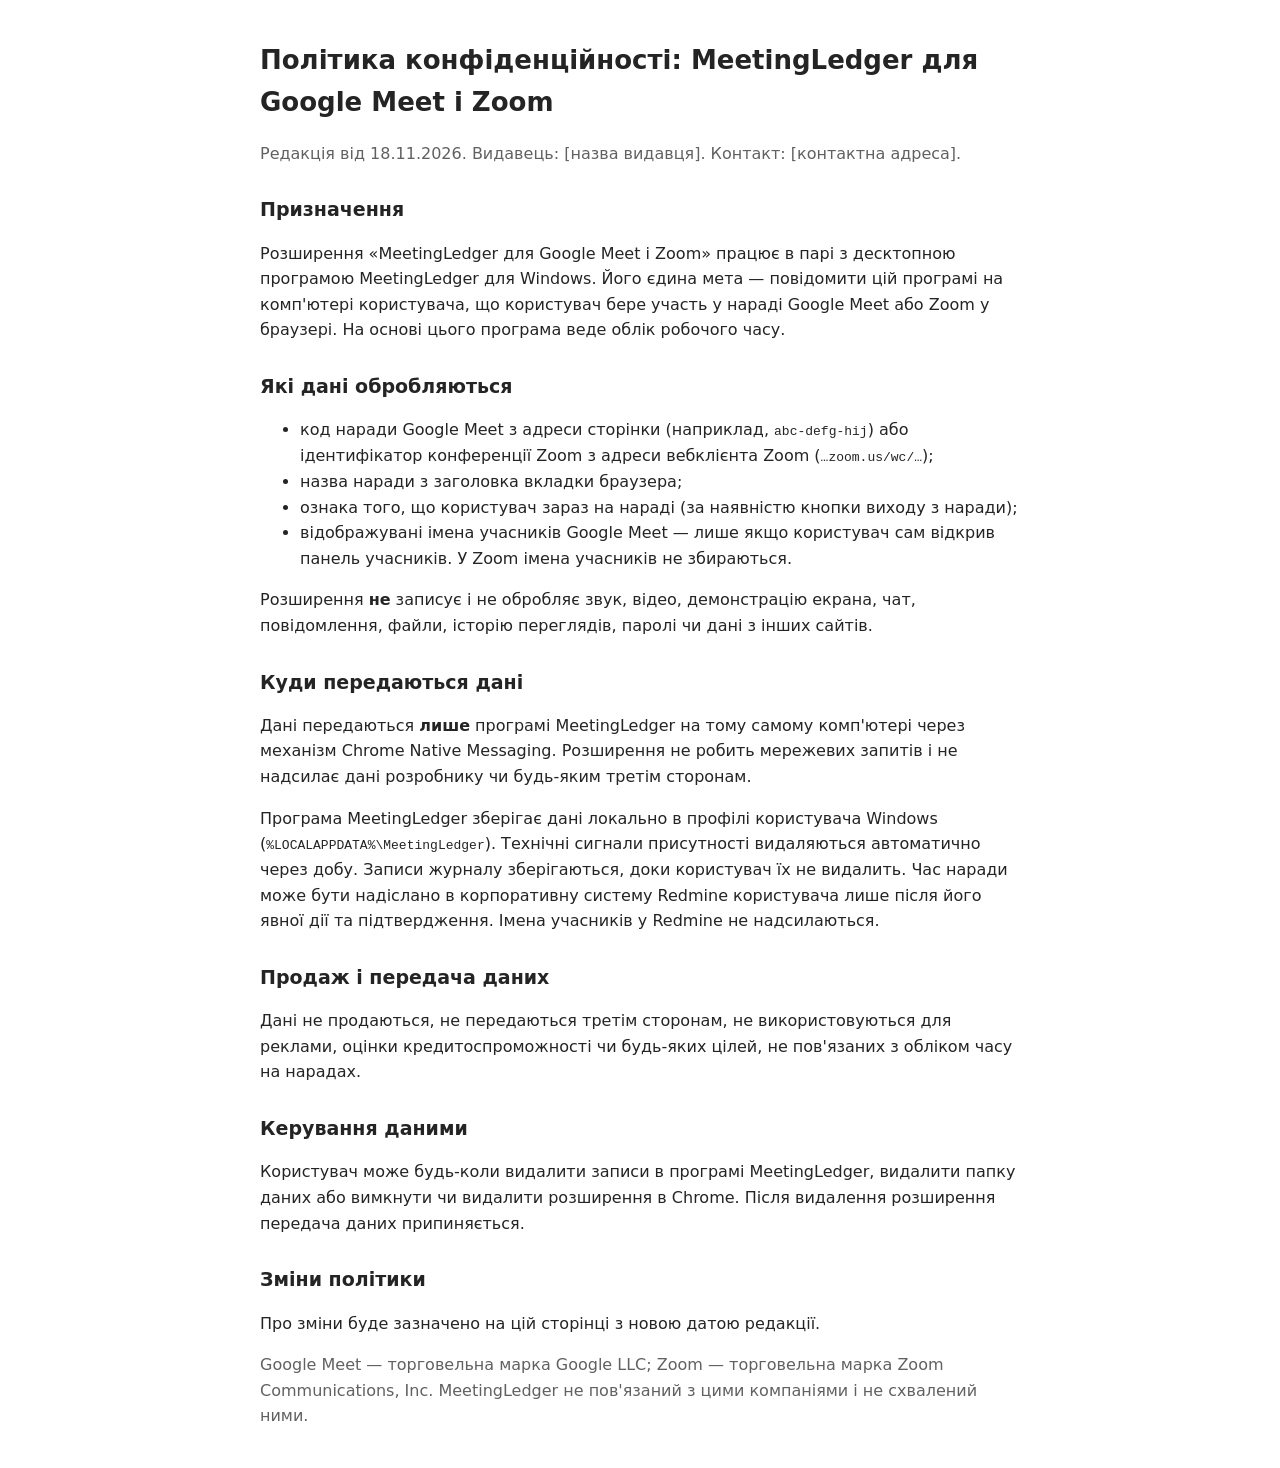
==== MeetingLedger/privacy-policy.html @ 00584d21 "Add files via upload" ====
<!doctype html>
<html lang="uk">
<head>
<meta charset="utf-8">
<meta name="viewport" content="width=device-width, initial-scale=1">
<title>Політика конфіденційності — MeetingLedger для Google Meet і Zoom</title>
<style>
  body { font-family: "Segoe UI", system-ui, sans-serif; max-width: 760px; margin: 40px auto; padding: 0 16px; color: #242424; line-height: 1.6; background: #fff; }
  h1 { font-size: 26px; } h2 { font-size: 19px; margin-top: 28px; }
  .muted { color: #616161; }
</style>
</head>
<body>
<h1>Політика конфіденційності: MeetingLedger для Google Meet і Zoom</h1>
<p class="muted">Редакція від 18.11.2026. Видавець: [назва видавця]. Контакт: [контактна адреса].</p>

<h2>Призначення</h2>
<p>Розширення «MeetingLedger для Google Meet і Zoom» працює в парі з десктопною програмою MeetingLedger для Windows. Його єдина мета — повідомити цій програмі на комп'ютері користувача, що користувач бере участь у нараді Google Meet або Zoom у браузері. На основі цього програма веде облік робочого часу.</p>

<h2>Які дані обробляються</h2>
<ul>
  <li>код наради Google Meet з адреси сторінки (наприклад, <code>abc-defg-hij</code>) або ідентифікатор конференції Zoom з адреси вебклієнта Zoom (<code>…zoom.us/wc/…</code>);</li>
  <li>назва наради з заголовка вкладки браузера;</li>
  <li>ознака того, що користувач зараз на нараді (за наявністю кнопки виходу з наради);</li>
  <li>відображувані імена учасників Google Meet — лише якщо користувач сам відкрив панель учасників. У Zoom імена учасників не збираються.</li>
</ul>
<p>Розширення <strong>не</strong> записує і не обробляє звук, відео, демонстрацію екрана, чат, повідомлення, файли, історію переглядів, паролі чи дані з інших сайтів.</p>

<h2>Куди передаються дані</h2>
<p>Дані передаються <strong>лише</strong> програмі MeetingLedger на тому самому комп'ютері через механізм Chrome Native Messaging. Розширення не робить мережевих запитів і не надсилає дані розробнику чи будь-яким третім сторонам.</p>
<p>Програма MeetingLedger зберігає дані локально в профілі користувача Windows (<code>%LOCALAPPDATA%\MeetingLedger</code>). Технічні сигнали присутності видаляються автоматично через добу. Записи журналу зберігаються, доки користувач їх не видалить. Час наради може бути надіслано в корпоративну систему Redmine користувача лише після його явної дії та підтвердження. Імена учасників у Redmine не надсилаються.</p>

<h2>Продаж і передача даних</h2>
<p>Дані не продаються, не передаються третім сторонам, не використовуються для реклами, оцінки кредитоспроможності чи будь-яких цілей, не пов'язаних з обліком часу на нарадах.</p>

<h2>Керування даними</h2>
<p>Користувач може будь-коли видалити записи в програмі MeetingLedger, видалити папку даних або вимкнути чи видалити розширення в Chrome. Після видалення розширення передача даних припиняється.</p>

<h2>Зміни політики</h2>
<p>Про зміни буде зазначено на цій сторінці з новою датою редакції.</p>

<p class="muted">Google Meet — торговельна марка Google LLC; Zoom — торговельна марка Zoom Communications, Inc. MeetingLedger не пов'язаний з цими компаніями і не схвалений ними.</p>
</body>
</html>
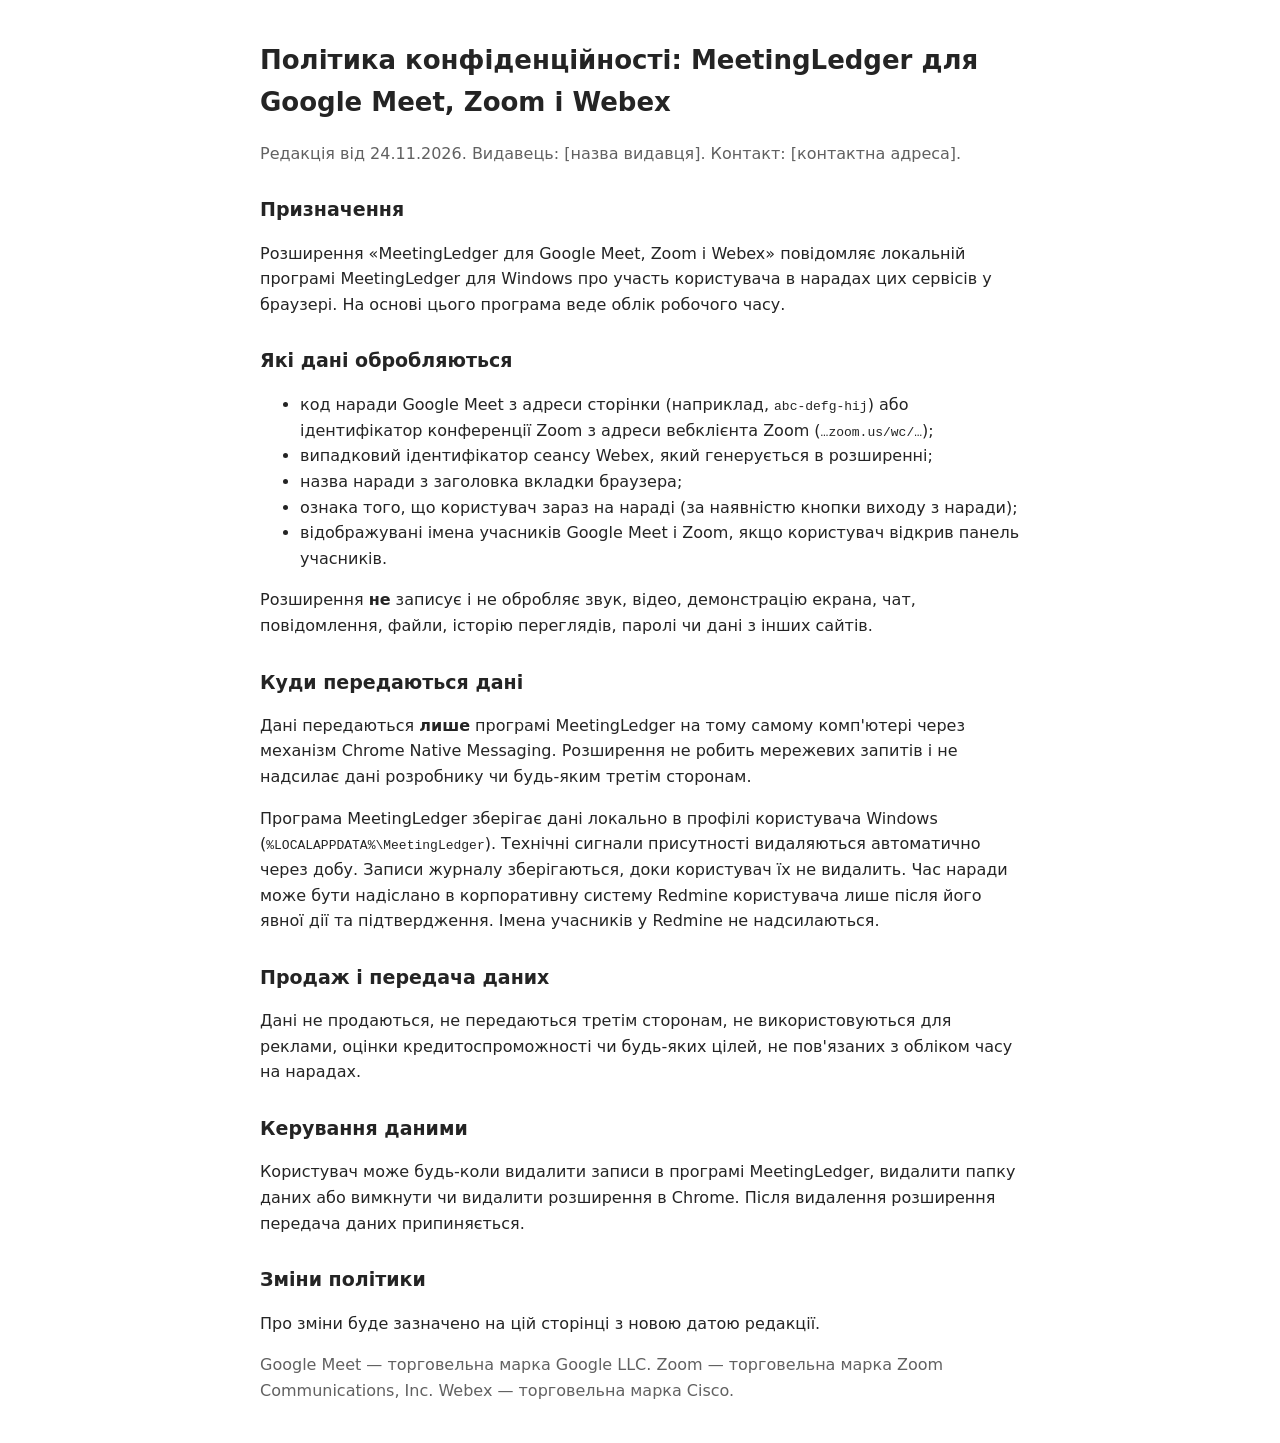
==== commit a7d1f4ba: "Update privacy policy for Webex support" ====
--- a/MeetingLedger/privacy-policy.html
+++ b/MeetingLedger/privacy-policy.html
@@ -3,7 +3,7 @@
 <head>
 <meta charset="utf-8">
 <meta name="viewport" content="width=device-width, initial-scale=1">
-<title>Політика конфіденційності — MeetingLedger для Google Meet і Zoom</title>
+<title>Політика конфіденційності — MeetingLedger для Google Meet, Zoom і Webex</title>
 <style>
   body { font-family: "Segoe UI", system-ui, sans-serif; max-width: 760px; margin: 40px auto; padding: 0 16px; color: #242424; line-height: 1.6; background: #fff; }
   h1 { font-size: 26px; } h2 { font-size: 19px; margin-top: 28px; }
@@ -11,18 +11,19 @@
 </style>
 </head>
 <body>
-<h1>Політика конфіденційності: MeetingLedger для Google Meet і Zoom</h1>
-<p class="muted">Редакція від 18.11.2026. Видавець: [назва видавця]. Контакт: [контактна адреса].</p>
+<h1>Політика конфіденційності: MeetingLedger для Google Meet, Zoom і Webex</h1>
+<p class="muted">Редакція від 24.11.2026. Видавець: [назва видавця]. Контакт: [контактна адреса].</p>
 
 <h2>Призначення</h2>
-<p>Розширення «MeetingLedger для Google Meet і Zoom» працює в парі з десктопною програмою MeetingLedger для Windows. Його єдина мета — повідомити цій програмі на комп'ютері користувача, що користувач бере участь у нараді Google Meet або Zoom у браузері. На основі цього програма веде облік робочого часу.</p>
+<p>Розширення «MeetingLedger для Google Meet, Zoom і Webex» повідомляє локальній програмі MeetingLedger для Windows про участь користувача в нарадах цих сервісів у браузері. На основі цього програма веде облік робочого часу.</p>
 
 <h2>Які дані обробляються</h2>
 <ul>
   <li>код наради Google Meet з адреси сторінки (наприклад, <code>abc-defg-hij</code>) або ідентифікатор конференції Zoom з адреси вебклієнта Zoom (<code>…zoom.us/wc/…</code>);</li>
+  <li>випадковий ідентифікатор сеансу Webex, який генерується в розширенні;</li>
   <li>назва наради з заголовка вкладки браузера;</li>
   <li>ознака того, що користувач зараз на нараді (за наявністю кнопки виходу з наради);</li>
-  <li>відображувані імена учасників Google Meet — лише якщо користувач сам відкрив панель учасників. У Zoom імена учасників не збираються.</li>
+  <li>відображувані імена учасників Google Meet і Zoom, якщо користувач відкрив панель учасників.</li>
 </ul>
 <p>Розширення <strong>не</strong> записує і не обробляє звук, відео, демонстрацію екрана, чат, повідомлення, файли, історію переглядів, паролі чи дані з інших сайтів.</p>
 
@@ -39,6 +40,6 @@
 <h2>Зміни політики</h2>
 <p>Про зміни буде зазначено на цій сторінці з новою датою редакції.</p>
 
-<p class="muted">Google Meet — торговельна марка Google LLC; Zoom — торговельна марка Zoom Communications, Inc. MeetingLedger не пов'язаний з цими компаніями і не схвалений ними.</p>
+<p class="muted">Google Meet — торговельна марка Google LLC. Zoom — торговельна марка Zoom Communications, Inc. Webex — торговельна марка Cisco.</p>
 </body>
 </html>
